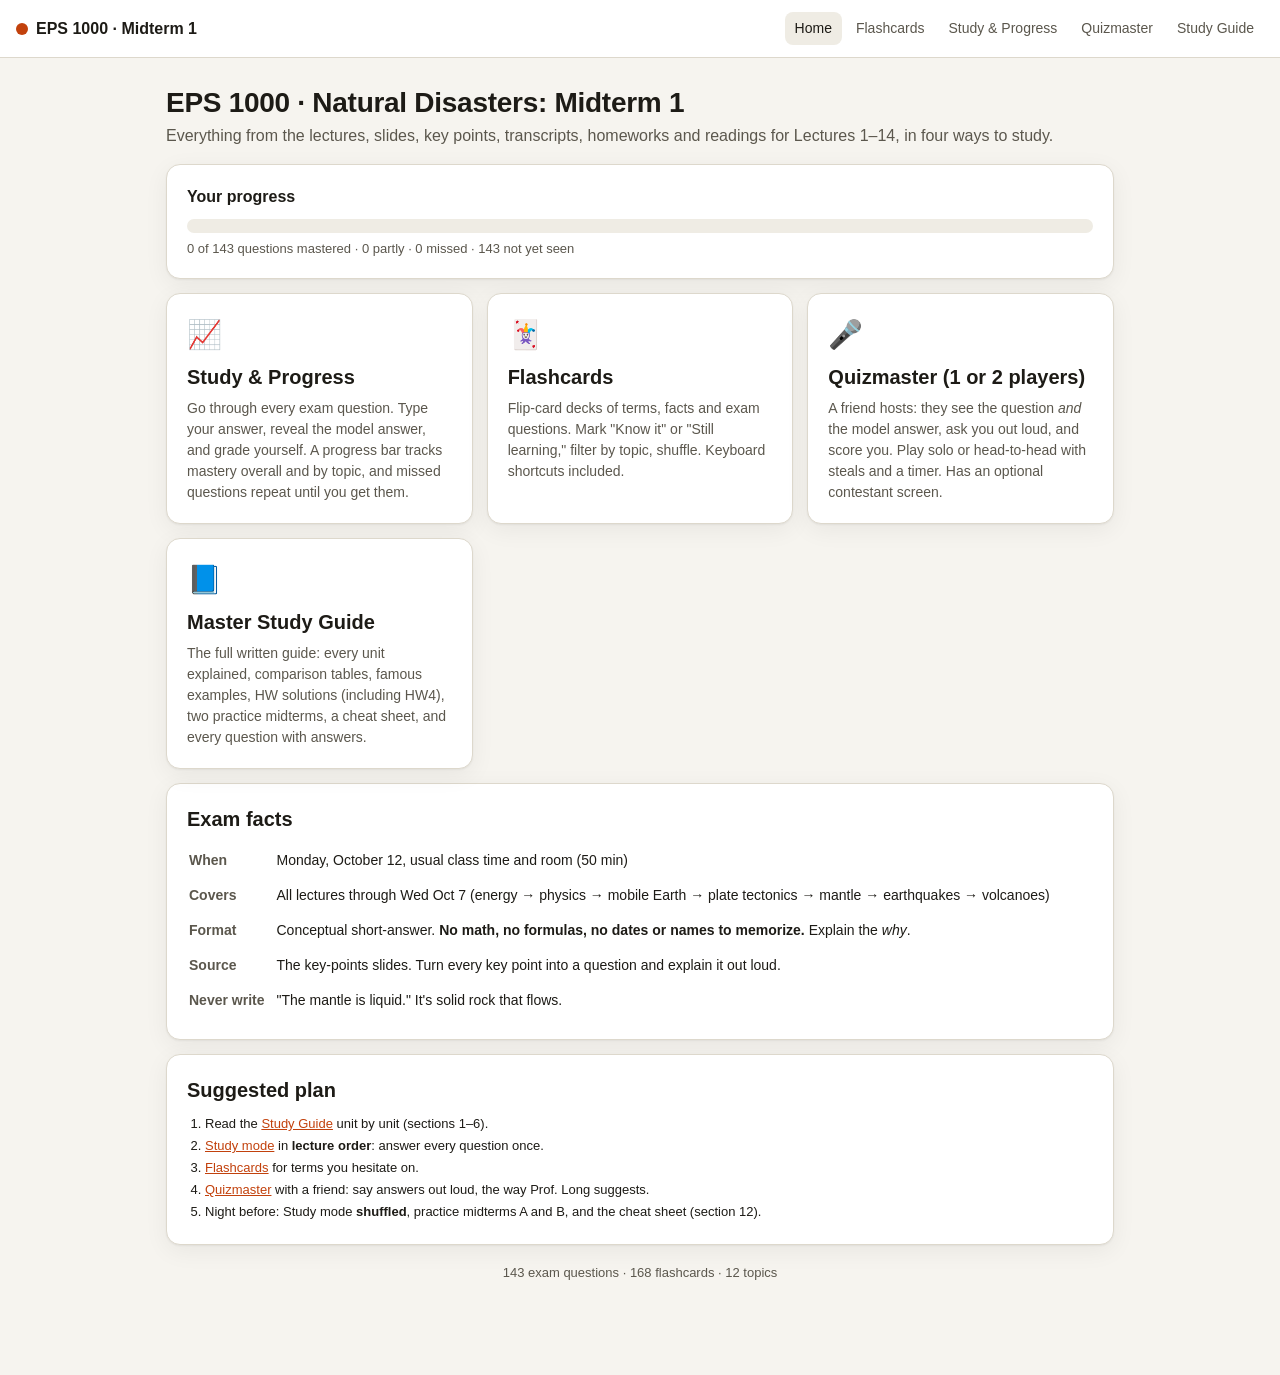
==== index.html @ 2827556f "quiz" ====
<!doctype html>
<html lang="en">
<head>
<meta charset="utf-8">
<meta name="viewport" content="width=device-width, initial-scale=1">
<title>EPS 1000 Midterm Prep</title>
<link rel="stylesheet" href="style.css">
<style>
  .mode { display: flex; flex-direction: column; gap: 6px; text-decoration: none; color: inherit; transition: transform .1s ease, border-color .15s ease; }
  .mode:hover { transform: translateY(-2px); border-color: var(--accent); }
  .mode .icon { font-size: 28px; }
  .mode h2 { margin: 0; }
  .mode p { margin: 0; color: var(--ink-2); font-size: 14px; }
  .facts td { padding: 6px 10px 6px 0; vertical-align: top; font-size: 14px; }
  .facts td:first-child { font-weight: 700; white-space: nowrap; color: var(--ink-2); }
</style>
</head>
<body>
<main class="wrap">
  <h1>EPS 1000 · Natural Disasters: Midterm 1</h1>
  <p class="sub">Everything from the lectures, slides, key points, transcripts, homeworks and readings for Lectures 1–14, in four ways to study.</p>

  <div class="card" style="margin-bottom:14px">
    <div class="row between"><b>Your progress</b><span class="small muted" id="countdown"></span></div>
    <div class="progress" style="margin:10px 0 6px; height:14px"><span class="p-good" id="pGot"></span><span class="p-mid" id="pPart"></span><span class="p-bad" id="pMiss"></span></div>
    <div class="small muted" id="pText"></div>
  </div>

  <div class="grid cols-2">
    <a class="card mode" href="study.html">
      <span class="icon">📈</span><h2>Study &amp; Progress</h2>
      <p>Go through every exam question. Type your answer, reveal the model answer, and grade yourself. A progress bar tracks mastery overall and by topic, and missed questions repeat until you get them.</p>
    </a>
    <a class="card mode" href="flashcards.html">
      <span class="icon">🃏</span><h2>Flashcards</h2>
      <p>Flip-card decks of terms, facts and exam questions. Mark "Know it" or "Still learning," filter by topic, shuffle. Keyboard shortcuts included.</p>
    </a>
    <a class="card mode" href="quizmaster.html">
      <span class="icon">🎤</span><h2>Quizmaster (1 or 2 players)</h2>
      <p>A friend hosts: they see the question <i>and</i> the model answer, ask you out loud, and score you. Play solo or head-to-head with steals and a timer. Has an optional contestant screen.</p>
    </a>
    <a class="card mode" href="guide.html">
      <span class="icon">📘</span><h2>Master Study Guide</h2>
      <p>The full written guide: every unit explained, comparison tables, famous examples, HW solutions (including HW4), two practice midterms, a cheat sheet, and every question with answers.</p>
    </a>
  </div>

  <div class="card" style="margin-top:14px">
    <h2 style="margin-top:0">Exam facts</h2>
    <table class="facts">
      <tr><td>When</td><td>Monday, October 12, usual class time and room (50 min)</td></tr>
      <tr><td>Covers</td><td>All lectures through Wed Oct 7 (energy → physics → mobile Earth → plate tectonics → mantle → earthquakes → volcanoes)</td></tr>
      <tr><td>Format</td><td>Conceptual short-answer. <b>No math, no formulas, no dates or names to memorize.</b> Explain the <i>why</i>.</td></tr>
      <tr><td>Source</td><td>The key-points slides. Turn every key point into a question and explain it out loud.</td></tr>
      <tr><td>Never write</td><td>"The mantle is liquid." It's solid rock that flows.</td></tr>
    </table>
  </div>

  <div class="card" style="margin-top:14px">
    <h2 style="margin-top:0">Suggested plan</h2>
    <ol class="small" style="margin:0; padding-left:18px; line-height:1.7">
      <li>Read the <a href="guide.html">Study Guide</a> unit by unit (sections 1–6).</li>
      <li><a href="study.html">Study mode</a> in <b>lecture order</b>: answer every question once.</li>
      <li><a href="flashcards.html">Flashcards</a> for terms you hesitate on.</li>
      <li><a href="quizmaster.html">Quizmaster</a> with a friend: say answers out loud, the way Prof. Long suggests.</li>
      <li>Night before: Study mode <b>shuffled</b>, practice midterms A and B, and the cheat sheet (section 12).</li>
    </ol>
  </div>
  <p class="small muted center" style="margin-top:18px" id="bankInfo"></p>
</main>
<script src="data.js"></script>
<script src="common.js"></script>
<script>
(function () {
  const { EPS, store, navBar } = App;
  navBar('index.html');
  const prog = store.get('study-progress', {});
  const n = EPS.questions.length;
  const c = { got: 0, partial: 0, missed: 0 };
  EPS.questions.forEach(q => { const s = prog[q.id] && prog[q.id].s; if (s) c[s]++; });
  const pct = x => (100 * x / Math.max(n, 1)) + '%';
  document.getElementById('pGot').style.width = pct(c.got);
  document.getElementById('pPart').style.width = pct(c.partial);
  document.getElementById('pMiss').style.width = pct(c.missed);
  document.getElementById('pText').textContent = `${c.got} of ${n} questions mastered · ${c.partial} partly · ${c.missed} missed · ${n - c.got - c.partial - c.missed} not yet seen`;
  document.getElementById('bankInfo').textContent = `${EPS.questions.length} exam questions · ${EPS.cards.length} flashcards · ${EPS.topics.length} topics`;
  const now = new Date();
  const today = new Date(now.getFullYear(), now.getMonth(), now.getDate());
  const days = Math.round((new Date(2026, 9, 12) - today) / 86400000);
  document.getElementById('countdown').textContent = days > 1 ? `${days} days until the midterm` : days === 1 ? 'Midterm is tomorrow. You got this!' : days === 0 ? 'Midterm day. Good luck!' : '';
})();
</script>
</body>
</html>
---- style.css ----
:root {
  --bg: #f6f4ef;
  --surface: #ffffff;
  --surface-2: #efece4;
  --ink: #1d1b16;
  --ink-2: #5b574d;
  --line: #ddd8cc;
  --accent: #c2410c;      /* lava */
  --accent-ink: #ffffff;
  --accent-soft: #fde7da;
  --good: #15803d;
  --good-soft: #dcfce7;
  --mid: #b45309;
  --mid-soft: #fef3c7;
  --bad: #b91c1c;
  --bad-soft: #fee2e2;
  --blue: #1d4ed8;
  --blue-soft: #dbeafe;
  --radius: 14px;
  --shadow: 0 1px 2px rgba(0,0,0,.05), 0 6px 24px rgba(0,0,0,.06);
  --font: ui-sans-serif, -apple-system, BlinkMacSystemFont, "Segoe UI", Inter, Roboto, sans-serif;
  --mono: ui-monospace, SFMono-Regular, Menlo, monospace;
}
@media (prefers-color-scheme: dark) {
  :root:not([data-theme="light"]) {
    --bg: #14130f; --surface: #1d1c17; --surface-2: #26241e; --ink: #f1eee6; --ink-2: #aaa49a;
    --line: #37342c; --accent: #f97316; --accent-ink: #1a0d04; --accent-soft: #3b1f0e;
    --good: #4ade80; --good-soft: #12301e; --mid: #fbbf24; --mid-soft: #3a2c0b;
    --bad: #f87171; --bad-soft: #3a1414; --blue: #93c5fd; --blue-soft: #172554;
    --shadow: 0 1px 2px rgba(0,0,0,.3), 0 6px 24px rgba(0,0,0,.35);
  }
}
:root[data-theme="dark"] {
  --bg: #14130f; --surface: #1d1c17; --surface-2: #26241e; --ink: #f1eee6; --ink-2: #aaa49a;
  --line: #37342c; --accent: #f97316; --accent-ink: #1a0d04; --accent-soft: #3b1f0e;
  --good: #4ade80; --good-soft: #12301e; --mid: #fbbf24; --mid-soft: #3a2c0b;
  --bad: #f87171; --bad-soft: #3a1414; --blue: #93c5fd; --blue-soft: #172554;
  --shadow: 0 1px 2px rgba(0,0,0,.3), 0 6px 24px rgba(0,0,0,.35);
}

* { box-sizing: border-box; }
html, body { margin: 0; }
body {
  background: var(--bg); color: var(--ink); font-family: var(--font);
  font-size: 16px; line-height: 1.5; -webkit-font-smoothing: antialiased;
}
a { color: var(--accent); }
button, select, input, textarea { font: inherit; color: inherit; }

.wrap { max-width: 980px; margin: 0 auto; padding: 20px 16px 80px; }
.topbar {
  display: flex; align-items: center; gap: 12px; flex-wrap: wrap;
  padding: 12px 16px; border-bottom: 1px solid var(--line); background: var(--surface);
  position: sticky; top: 0; z-index: 10;
}
.topbar .brand { font-weight: 700; text-decoration: none; color: var(--ink); display: flex; gap: 8px; align-items: center; }
.topbar .brand .dot { width: 12px; height: 12px; border-radius: 50%; background: var(--accent); display: inline-block; }
.topbar nav { display: flex; gap: 4px; flex-wrap: wrap; margin-left: auto; }
.topbar nav a {
  text-decoration: none; color: var(--ink-2); padding: 6px 10px; border-radius: 8px; font-size: 14px;
}
.topbar nav a:hover, .topbar nav a.active { background: var(--surface-2); color: var(--ink); }

h1 { font-size: 28px; line-height: 1.2; margin: 8px 0 4px; letter-spacing: -0.01em; }
h2 { font-size: 20px; margin: 24px 0 8px; }
h3 { font-size: 16px; margin: 16px 0 6px; }
.sub { color: var(--ink-2); margin: 0 0 16px; }
.muted { color: var(--ink-2); }
.small { font-size: 13px; }

.card {
  background: var(--surface); border: 1px solid var(--line); border-radius: var(--radius);
  box-shadow: var(--shadow); padding: 20px;
}
.grid { display: grid; gap: 14px; }
.grid.cols-2 { grid-template-columns: repeat(auto-fit, minmax(260px, 1fr)); }
.grid.cols-3 { grid-template-columns: repeat(auto-fit, minmax(220px, 1fr)); }

.btn {
  display: inline-flex; align-items: center; justify-content: center; gap: 6px;
  border: 1px solid var(--line); background: var(--surface); color: var(--ink);
  padding: 9px 14px; border-radius: 10px; cursor: pointer; font-weight: 600; font-size: 15px;
  text-decoration: none; transition: transform .05s ease, background .15s ease;
  min-height: 42px;
}
.btn:hover { background: var(--surface-2); }
.btn:active { transform: translateY(1px); }
.btn.primary { background: var(--accent); border-color: var(--accent); color: var(--accent-ink); }
.btn.primary:hover { filter: brightness(1.05); }
.btn.good { background: var(--good-soft); border-color: transparent; color: var(--good); }
.btn.mid { background: var(--mid-soft); border-color: transparent; color: var(--mid); }
.btn.bad { background: var(--bad-soft); border-color: transparent; color: var(--bad); }
.btn.ghost { background: transparent; }
.btn.lg { padding: 12px 18px; font-size: 16px; min-height: 50px; }
.btn:disabled { opacity: .45; cursor: not-allowed; }
.btn .kbd { font-family: var(--mono); font-size: 11px; opacity: .7; border: 1px solid currentColor; border-radius: 4px; padding: 0 4px; }

.row { display: flex; gap: 10px; flex-wrap: wrap; align-items: center; }
.row.end { justify-content: flex-end; }
.row.between { justify-content: space-between; }
.spacer { flex: 1; }

.chips { display: flex; gap: 6px; flex-wrap: wrap; }
.chip {
  border: 1px solid var(--line); background: var(--surface); border-radius: 999px;
  padding: 5px 11px; font-size: 13px; cursor: pointer; user-select: none; color: var(--ink-2);
}
.chip.on { background: var(--accent-soft); border-color: var(--accent); color: var(--ink); }
.tag {
  display: inline-block; font-size: 12px; padding: 2px 8px; border-radius: 999px;
  background: var(--surface-2); color: var(--ink-2); font-weight: 600;
}
.tag.accent { background: var(--accent-soft); color: var(--accent); }

label.field { display: grid; gap: 4px; font-size: 14px; color: var(--ink-2); }
input[type=text], input[type=number], select, textarea {
  border: 1px solid var(--line); background: var(--surface); border-radius: 10px; padding: 9px 11px; width: 100%;
}
textarea { min-height: 120px; resize: vertical; line-height: 1.5; }
input:focus, select:focus, textarea:focus, .btn:focus-visible, .chip:focus-visible {
  outline: 2px solid var(--accent); outline-offset: 1px;
}

.progress { height: 12px; background: var(--surface-2); border-radius: 999px; overflow: hidden; display: flex; }
.progress > span { display: block; height: 100%; transition: width .3s ease; }
.progress .p-good { background: var(--good); }
.progress .p-mid { background: var(--mid); }
.progress .p-bad { background: var(--bad); }
.progress .p-accent { background: var(--accent); }
.progress.thin { height: 6px; }

.answer { white-space: normal; }
.answer p { margin: 0 0 8px; }
.answer ul { margin: 4px 0 8px; padding-left: 20px; }
.answer li { margin: 2px 0; }
.answer strong { color: var(--ink); }

.kw { display: inline-block; font-size: 12px; border-radius: 6px; padding: 2px 7px; margin: 2px 3px 2px 0; background: var(--surface-2); color: var(--ink-2); }
.kw.hit { background: var(--good-soft); color: var(--good); font-weight: 600; }

.hidden { display: none !important; }
.center { text-align: center; }

/* Flashcards */
.flip-scene { perspective: 1400px; }
.flip {
  position: relative; width: 100%; min-height: 340px; cursor: pointer;
  transform-style: preserve-3d; transition: transform .45s cubic-bezier(.2,.7,.2,1);
}
.flip.flipped { transform: rotateY(180deg); }
.face {
  position: absolute; inset: 0; backface-visibility: hidden; -webkit-backface-visibility: hidden;
  background: var(--surface); border: 1px solid var(--line); border-radius: 18px; box-shadow: var(--shadow);
  padding: 28px; display: flex; flex-direction: column; overflow: auto;
}
.face.back { transform: rotateY(180deg); background: var(--surface); }
.face .meta { display: flex; justify-content: space-between; gap: 8px; margin-bottom: 12px; }
.face .front-text { font-size: 24px; font-weight: 650; line-height: 1.3; margin: auto 0; text-align: center; }
.face .back-text { font-size: 17px; }
.face .hint { margin-top: auto; text-align: center; color: var(--ink-2); font-size: 13px; padding-top: 12px; }
@media (prefers-reduced-motion: reduce) { .flip { transition: none; } }

/* Quizmaster */
.qm-question { font-size: 26px; font-weight: 650; line-height: 1.3; }
.score-board { display: grid; gap: 10px; grid-template-columns: repeat(auto-fit, minmax(160px, 1fr)); }
.player {
  border: 2px solid var(--line); border-radius: 14px; padding: 12px 14px; background: var(--surface);
}
.player.turn { border-color: var(--accent); background: var(--accent-soft); }
.player .name { font-weight: 700; }
.player .pts { font-size: 32px; font-weight: 800; line-height: 1.1; }
.host-only { border: 2px dashed var(--accent); border-radius: 14px; padding: 16px; background: var(--accent-soft); }
.host-only .label { font-size: 12px; text-transform: uppercase; letter-spacing: .08em; color: var(--accent); font-weight: 800; }
.timer { font-family: var(--mono); font-size: 22px; font-weight: 700; padding: 4px 10px; border-radius: 8px; background: var(--surface-2); }
.timer.low { background: var(--bad-soft); color: var(--bad); }

/* Contestant big screen */
.stage { min-height: 100vh; display: flex; flex-direction: column; padding: 28px 24px; gap: 24px; }
.stage .big-q { font-size: clamp(26px, 4.5vw, 54px); font-weight: 700; line-height: 1.2; margin: auto 0; text-align: center; }

/* Study */
.topic-row { display: grid; grid-template-columns: minmax(0, 1fr) 120px 56px; gap: 10px; align-items: center; padding: 6px 0; font-size: 14px; }
.stat { text-align: center; }
.stat .n { font-size: 28px; font-weight: 800; }
.stat .l { font-size: 12px; color: var(--ink-2); text-transform: uppercase; letter-spacing: .06em; }

.kbd-help { font-size: 12px; color: var(--ink-2); }
.kbd-help kbd { font-family: var(--mono); border: 1px solid var(--line); border-bottom-width: 2px; border-radius: 4px; padding: 0 5px; background: var(--surface); }

.toast {
  position: fixed; bottom: 20px; left: 50%; transform: translateX(-50%); background: var(--ink); color: var(--bg);
  padding: 10px 16px; border-radius: 10px; font-size: 14px; z-index: 50; box-shadow: var(--shadow);
}

@media (max-width: 600px) {
  h1 { font-size: 23px; }
  .qm-question { font-size: 21px; }
  .face .front-text { font-size: 20px; }
  .face { padding: 20px; }
  .card { padding: 16px; }
  .topic-row { grid-template-columns: minmax(0, 1fr) 80px 44px; }
}
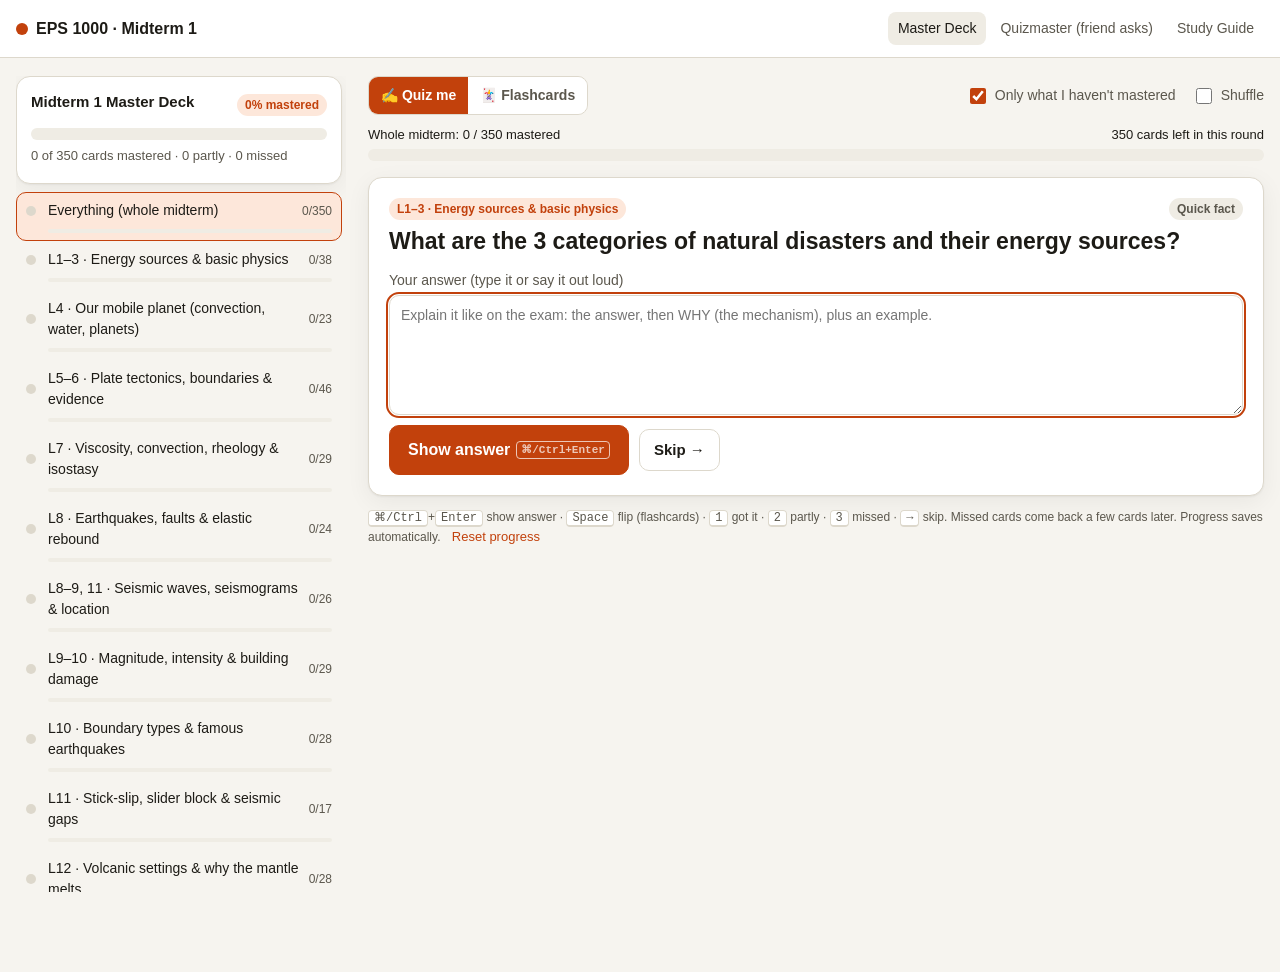
==== commit 7a319774: "quiz1" ====
--- a/index.html
+++ b/index.html
@@ -3,91 +3,299 @@
 <head>
 <meta charset="utf-8">
 <meta name="viewport" content="width=device-width, initial-scale=1">
-<title>EPS 1000 Midterm Prep</title>
+<title>EPS 1000 Midterm Deck</title>
 <link rel="stylesheet" href="style.css">
 <style>
-  .mode { display: flex; flex-direction: column; gap: 6px; text-decoration: none; color: inherit; transition: transform .1s ease, border-color .15s ease; }
-  .mode:hover { transform: translateY(-2px); border-color: var(--accent); }
-  .mode .icon { font-size: 28px; }
-  .mode h2 { margin: 0; }
-  .mode p { margin: 0; color: var(--ink-2); font-size: 14px; }
-  .facts td { padding: 6px 10px 6px 0; vertical-align: top; font-size: 14px; }
-  .facts td:first-child { font-weight: 700; white-space: nowrap; color: var(--ink-2); }
+  .app { display: grid; grid-template-columns: 330px minmax(0, 1fr); gap: 22px; max-width: 1280px; margin: 0 auto; padding: 18px 16px 80px; }
+  .side { position: sticky; top: 66px; align-self: start; max-height: calc(100vh - 84px); overflow: auto; padding-right: 4px; }
+  .side h2 { font-size: 15px; margin: 0 0 6px; }
+  .tlist { list-style: none; margin: 8px 0 0; padding: 0; }
+  .tlist li { margin: 0; }
+  .tbtn { width: 100%; text-align: left; border: 1px solid transparent; background: none; border-radius: 10px; padding: 7px 9px; cursor: pointer; display: grid; grid-template-columns: 14px minmax(0,1fr) auto; gap: 8px; align-items: center; font-size: 14px; color: var(--ink); }
+  .tbtn:hover { background: var(--surface-2); }
+  .tbtn.on { background: var(--accent-soft); border-color: var(--accent); }
+  .tbtn .dot { width: 10px; height: 10px; border-radius: 50%; background: var(--line); }
+  .tbtn .dot.done { background: var(--good); }
+  .tbtn .dot.some { background: var(--mid); }
+  .tbtn .n { font-size: 12px; color: var(--ink-2); font-variant-numeric: tabular-nums; }
+  .tbtn .bar { grid-column: 2 / 4; height: 4px; border-radius: 4px; background: var(--surface-2); overflow: hidden; }
+  .tbtn .bar > span { display: block; height: 100%; background: var(--good); }
+  .kp { margin: 10px 0 0; padding: 12px 14px 12px 28px; background: var(--surface); border: 1px solid var(--line); border-radius: 12px; font-size: 13.5px; line-height: 1.5; }
+  .kp li { margin: 4px 0; }
+  .kp-head { display: flex; justify-content: space-between; align-items: center; margin-top: 16px; }
+  .linkbtn { background: none; border: none; color: var(--accent); cursor: pointer; font-size: 13px; padding: 0; }
+  .qcard { min-height: 300px; }
+  .prompt { font-size: 23px; font-weight: 650; line-height: 1.32; margin: 6px 0 4px; }
+  .prompt p { margin: 0; }
+  .flipzone { cursor: pointer; border: 2px dashed var(--line); border-radius: 14px; padding: 18px; text-align: center; color: var(--ink-2); margin-top: 14px; }
+  .flipzone:hover { border-color: var(--accent); color: var(--ink); }
+  .seg { display: inline-flex; border: 1px solid var(--line); border-radius: 10px; overflow: hidden; }
+  .seg button { border: none; background: var(--surface); padding: 8px 12px; cursor: pointer; font-weight: 600; font-size: 14px; color: var(--ink-2); }
+  .seg button.on { background: var(--accent); color: var(--accent-ink); }
+  .toggle { display: inline-flex; gap: 6px; align-items: center; font-size: 14px; color: var(--ink-2); cursor: pointer; user-select: none; }
+  .toggle input { accent-color: var(--accent); width: 16px; height: 16px; }
+  .big-stat { font-size: 30px; font-weight: 800; line-height: 1; }
+  @media (max-width: 900px) {
+    .app { grid-template-columns: 1fr; }
+    .side { position: static; max-height: none; }
+    .app > main { order: -1; }
+    .prompt { font-size: 19px; }
+  }
 </style>
 </head>
 <body>
-<main class="wrap">
-  <h1>EPS 1000 · Natural Disasters: Midterm 1</h1>
-  <p class="sub">Everything from the lectures, slides, key points, transcripts, homeworks and readings for Lectures 1–14, in four ways to study.</p>
-
-  <div class="card" style="margin-bottom:14px">
-    <div class="row between"><b>Your progress</b><span class="small muted" id="countdown"></span></div>
-    <div class="progress" style="margin:10px 0 6px; height:14px"><span class="p-good" id="pGot"></span><span class="p-mid" id="pPart"></span><span class="p-bad" id="pMiss"></span></div>
-    <div class="small muted" id="pText"></div>
-  </div>
-
-  <div class="grid cols-2">
-    <a class="card mode" href="study.html">
-      <span class="icon">📈</span><h2>Study &amp; Progress</h2>
-      <p>Go through every exam question. Type your answer, reveal the model answer, and grade yourself. A progress bar tracks mastery overall and by topic, and missed questions repeat until you get them.</p>
-    </a>
-    <a class="card mode" href="flashcards.html">
-      <span class="icon">🃏</span><h2>Flashcards</h2>
-      <p>Flip-card decks of terms, facts and exam questions. Mark "Know it" or "Still learning," filter by topic, shuffle. Keyboard shortcuts included.</p>
-    </a>
-    <a class="card mode" href="quizmaster.html">
-      <span class="icon">🎤</span><h2>Quizmaster (1 or 2 players)</h2>
-      <p>A friend hosts: they see the question <i>and</i> the model answer, ask you out loud, and score you. Play solo or head-to-head with steals and a timer. Has an optional contestant screen.</p>
-    </a>
-    <a class="card mode" href="guide.html">
-      <span class="icon">📘</span><h2>Master Study Guide</h2>
-      <p>The full written guide: every unit explained, comparison tables, famous examples, HW solutions (including HW4), two practice midterms, a cheat sheet, and every question with answers.</p>
-    </a>
-  </div>
-
-  <div class="card" style="margin-top:14px">
-    <h2 style="margin-top:0">Exam facts</h2>
-    <table class="facts">
-      <tr><td>When</td><td>Monday, October 12, usual class time and room (50 min)</td></tr>
-      <tr><td>Covers</td><td>All lectures through Wed Oct 7 (energy → physics → mobile Earth → plate tectonics → mantle → earthquakes → volcanoes)</td></tr>
-      <tr><td>Format</td><td>Conceptual short-answer. <b>No math, no formulas, no dates or names to memorize.</b> Explain the <i>why</i>.</td></tr>
-      <tr><td>Source</td><td>The key-points slides. Turn every key point into a question and explain it out loud.</td></tr>
-      <tr><td>Never write</td><td>"The mantle is liquid." It's solid rock that flows.</td></tr>
-    </table>
-  </div>
-
-  <div class="card" style="margin-top:14px">
-    <h2 style="margin-top:0">Suggested plan</h2>
-    <ol class="small" style="margin:0; padding-left:18px; line-height:1.7">
-      <li>Read the <a href="guide.html">Study Guide</a> unit by unit (sections 1–6).</li>
-      <li><a href="study.html">Study mode</a> in <b>lecture order</b>: answer every question once.</li>
-      <li><a href="flashcards.html">Flashcards</a> for terms you hesitate on.</li>
-      <li><a href="quizmaster.html">Quizmaster</a> with a friend: say answers out loud, the way Prof. Long suggests.</li>
-      <li>Night before: Study mode <b>shuffled</b>, practice midterms A and B, and the cheat sheet (section 12).</li>
-    </ol>
-  </div>
-  <p class="small muted center" style="margin-top:18px" id="bankInfo"></p>
-</main>
+<div class="app">
+
+  <!-- ===== LEFT: content bullets ===== -->
+  <aside class="side" aria-label="Course content">
+    <div class="card" style="padding:14px">
+      <div class="row between"><h2>Midterm 1 Master Deck</h2><span class="tag accent" id="pct">0%</span></div>
+      <div class="progress" style="height:12px; margin:8px 0 6px"><span class="p-good" id="oGot"></span><span class="p-mid" id="oPart"></span><span class="p-bad" id="oMiss"></span></div>
+      <div class="small muted" id="oText"></div>
+      <div class="small muted" id="countdown" style="margin-top:4px"></div>
+    </div>
+
+    <ul class="tlist" id="tlist"></ul>
+
+    <div class="kp-head">
+      <h2 id="kpTitle">Key points</h2>
+      <button class="linkbtn" id="kpToggle">Hide</button>
+    </div>
+    <ul class="kp" id="kp"></ul>
+  </aside>
+
+  <!-- ===== RIGHT: the deck ===== -->
+  <main>
+    <div class="row between" style="margin-bottom:10px">
+      <div class="seg" role="tablist" aria-label="Study style">
+        <button id="mQuiz" class="on" title="Type or say your answer, then reveal">✍️ Quiz me</button>
+        <button id="mFlash" title="Flip-card style">🃏 Flashcards</button>
+      </div>
+      <div class="row" style="gap:16px">
+        <label class="toggle"><input type="checkbox" id="optLeft" checked> Only what I haven't mastered</label>
+        <label class="toggle"><input type="checkbox" id="optShuffle"> Shuffle</label>
+      </div>
+    </div>
+
+    <div class="row between small" style="margin-bottom:4px"><span id="scopeLabel"></span><span id="posLabel"></span></div>
+    <div class="progress" style="margin-bottom:16px"><span class="p-good" id="sGot"></span><span class="p-mid" id="sPart"></span><span class="p-bad" id="sMiss"></span></div>
+
+    <section class="card qcard" id="cardBox">
+      <div class="row between">
+        <span class="tag accent" id="cTopic"></span>
+        <span class="tag" id="cKind"></span>
+      </div>
+      <div class="prompt" id="cPrompt"></div>
+
+      <div id="quizInput">
+        <label class="field" style="margin-top:14px">Your answer (type it or say it out loud)
+          <textarea id="ans" placeholder="Explain it like on the exam: the answer, then WHY (the mechanism), plus an example."></textarea>
+        </label>
+        <div class="row" style="margin-top:10px">
+          <button class="btn primary lg" id="reveal">Show answer <span class="kbd">⌘/Ctrl+Enter</span></button>
+          <button class="btn ghost" id="skip">Skip →</button>
+        </div>
+      </div>
+      <div id="flipInput" class="flipzone hidden">Click here or press <b>Space</b> to flip the card</div>
+
+      <div id="answerBox" class="hidden" style="margin-top:16px">
+        <div class="host-only" style="background:var(--surface-2); border-color:var(--line)">
+          <div class="label" style="color:var(--ink-2)">Answer</div>
+          <div class="answer" id="cAnswer" style="margin-top:6px"></div>
+        </div>
+        <div id="kwWrap" style="margin-top:10px">
+          <div class="small muted" id="kwLabel"></div>
+          <div id="kws" style="margin-top:4px"></div>
+        </div>
+        <div class="small muted" style="margin-top:14px">Be honest. "Got it" means you'd earn full credit on the exam.</div>
+        <div class="row" style="margin-top:8px">
+          <button class="btn good lg" id="gGot">Got it <span class="kbd">1</span></button>
+          <button class="btn mid lg" id="gPart">Partly <span class="kbd">2</span></button>
+          <button class="btn bad lg" id="gMiss">Missed <span class="kbd">3</span></button>
+        </div>
+      </div>
+    </section>
+
+    <section class="card center hidden" id="doneBox">
+      <div style="font-size:44px">🎉</div>
+      <h2 style="margin:6px 0" id="doneTitle">Mastered!</h2>
+      <p class="muted" id="doneText"></p>
+      <div class="row" style="justify-content:center">
+        <button class="btn primary" id="doneAll">Study the whole deck</button>
+        <button class="btn" id="doneReview">Review everything again (shuffled)</button>
+      </div>
+    </section>
+
+    <p class="kbd-help" style="margin-top:12px">
+      <kbd>⌘/Ctrl</kbd>+<kbd>Enter</kbd> show answer · <kbd>Space</kbd> flip (flashcards) · <kbd>1</kbd> got it · <kbd>2</kbd> partly · <kbd>3</kbd> missed · <kbd>→</kbd> skip.
+      Missed cards come back a few cards later. Progress saves automatically.
+      <button class="linkbtn" id="resetAll" style="margin-left:8px">Reset progress</button>
+    </p>
+  </main>
+</div>
+
 <script src="data.js"></script>
 <script src="common.js"></script>
 <script>
 (function () {
-  const { EPS, store, navBar } = App;
+  const { EPS, store, shuffle, md, esc, keyHits, topicName, navBar, toast } = App;
   navBar('index.html');
-  const prog = store.get('study-progress', {});
-  const n = EPS.questions.length;
-  const c = { got: 0, partial: 0, missed: 0 };
-  EPS.questions.forEach(q => { const s = prog[q.id] && prog[q.id].s; if (s) c[s]++; });
-  const pct = x => (100 * x / Math.max(n, 1)) + '%';
-  document.getElementById('pGot').style.width = pct(c.got);
-  document.getElementById('pPart').style.width = pct(c.partial);
-  document.getElementById('pMiss').style.width = pct(c.missed);
-  document.getElementById('pText').textContent = `${c.got} of ${n} questions mastered · ${c.partial} partly · ${c.missed} missed · ${n - c.got - c.partial - c.missed} not yet seen`;
-  document.getElementById('bankInfo').textContent = `${EPS.questions.length} exam questions · ${EPS.cards.length} flashcards · ${EPS.topics.length} topics`;
-  const now = new Date();
-  const today = new Date(now.getFullYear(), now.getMonth(), now.getDate());
-  const days = Math.round((new Date(2026, 9, 12) - today) / 86400000);
-  document.getElementById('countdown').textContent = days > 1 ? `${days} days until the midterm` : days === 1 ? 'Midterm is tomorrow. You got this!' : days === 0 ? 'Midterm day. Good luck!' : '';
+  const $ = id => document.getElementById(id);
+
+  // ---------- one unified deck: per topic, quick facts first, then exam questions ----------
+  const deck = [];
+  EPS.topics.forEach(t => {
+    EPS.cards.filter(c => c.topic === t.id).forEach(c => deck.push({ id: c.id, topic: t.id, kind: 'Quick fact', prompt: c.front, answer: c.back, keys: [] }));
+    EPS.questions.filter(q => q.topic === t.id).forEach(q => deck.push({ id: q.id, topic: t.id, kind: 'Explain (exam-style)', prompt: q.q, answer: q.a, keys: q.keys }));
+  });
+  const byId = Object.fromEntries(deck.map(d => [d.id, d]));
+
+  // ---------- state ----------
+  let prog = store.get('deck-progress', {});          // id -> 'got' | 'partial' | 'missed'
+  let st = Object.assign({ topic: 'all', mode: 'quiz', left: true, shuffle: false, kp: true }, store.get('deck-ui', {}));
+  let queue = [], cur = null, revealed = false;
+  const save = () => { store.set('deck-ui', st); };
+
+  // migrate marks from older study/flashcard pages, if any
+  (function migrate() {
+    const old = store.get('study-progress', null);
+    if (old) { Object.keys(old).forEach(id => { if (byId[id] && !prog[id]) prog[id] = old[id].s; }); store.remove('study-progress'); }
+    const fc = store.get('fc-marks', null);
+    if (fc) { Object.keys(fc).forEach(id => { if (byId[id] && !prog[id]) prog[id] = fc[id] === 'know' ? 'got' : 'partial'; }); store.remove('fc-marks'); }
+    store.set('deck-progress', prog);
+  })();
+
+  const inScope = d => st.topic === 'all' || d.topic === st.topic;
+  const scoped = () => deck.filter(inScope);
+  function counts(list) { const c = { got: 0, partial: 0, missed: 0, none: 0 }; list.forEach(d => c[prog[d.id] || 'none']++); return c; }
+  const pct = (n, d) => (d ? 100 * n / d : 0) + '%';
+
+  // ---------- sidebar ----------
+  function renderSide() {
+    const all = counts(deck);
+    $('oGot').style.width = pct(all.got, deck.length); $('oPart').style.width = pct(all.partial, deck.length); $('oMiss').style.width = pct(all.missed, deck.length);
+    $('pct').textContent = Math.round(100 * all.got / deck.length) + '% mastered';
+    $('oText').textContent = `${all.got} of ${deck.length} cards mastered · ${all.partial} partly · ${all.missed} missed`;
+    const items = [{ id: 'all', name: 'Everything (whole midterm)' }].concat(EPS.topics.map(t => ({ id: t.id, name: t.name })));
+    $('tlist').innerHTML = items.map(t => {
+      const list = t.id === 'all' ? deck : deck.filter(d => d.topic === t.id);
+      const c = counts(list);
+      const dot = c.got === list.length ? 'done' : (c.got + c.partial + c.missed) ? 'some' : '';
+      return `<li><button class="tbtn ${st.topic === t.id ? 'on' : ''}" data-id="${t.id}">
+        <span class="dot ${dot}"></span><span>${esc(t.name)}</span><span class="n">${c.got}/${list.length}</span>
+        <span class="bar"><span style="width:${pct(c.got, list.length)}"></span></span></button></li>`;
+    }).join('');
+    document.querySelectorAll('.tbtn').forEach(b => b.onclick = () => { st.topic = b.dataset.id; save(); build(); });
+    // key-point bullets for the selected topic (or all topics)
+    const tps = st.topic === 'all' ? EPS.topics : EPS.topics.filter(t => t.id === st.topic);
+    $('kpTitle').textContent = st.topic === 'all' ? 'Key points (all lectures)' : 'Key points · ' + tps[0].short;
+    $('kp').innerHTML = tps.map(t => (st.topic === 'all' ? `<li style="list-style:none; margin-left:-16px; font-weight:700; margin-top:8px">${esc(t.name)}</li>` : '') +
+      (EPS.keypoints[t.id] || []).map(k => `<li>${md(k).replace(/^<p>|<\/p>$/g, '')}</li>`).join('')).join('');
+    $('kp').classList.toggle('hidden', !st.kp);
+    $('kpToggle').textContent = st.kp ? 'Hide' : 'Show';
+    const now = new Date(), today = new Date(now.getFullYear(), now.getMonth(), now.getDate());
+    const days = Math.round((new Date(2026, 9, 12) - today) / 86400000);
+    $('countdown').textContent = days > 1 ? `📅 ${days} days until the midterm (Mon Oct 12)` : days === 1 ? '📅 Midterm is tomorrow. You\'ve got this!' : days === 0 ? '📅 Midterm today. Good luck!' : '';
+  }
+
+  // ---------- queue ----------
+  function build() {
+    let list = scoped();
+    if (st.left) list = list.filter(d => prog[d.id] !== 'got');
+    if (st.shuffle) list = shuffle(list);
+    queue = list.map(d => d.id);
+    $('optLeft').checked = st.left; $('optShuffle').checked = st.shuffle;
+    $('mQuiz').classList.toggle('on', st.mode === 'quiz'); $('mFlash').classList.toggle('on', st.mode === 'flash');
+    renderSide(); next();
+  }
+
+  function next() {
+    cur = queue.length ? byId[queue[0]] : null;
+    revealed = false;
+    renderScopeBar();
+    if (!cur) { showDone(); return; }
+    $('doneBox').classList.add('hidden'); $('cardBox').classList.remove('hidden');
+    $('cTopic').textContent = topicName(cur.topic);
+    const s = prog[cur.id];
+    $('cKind').textContent = cur.kind + (s ? ({ got: ' · ✓ got it', partial: ' · ◐ partly before', missed: ' · ✗ missed before' }[s]) : '');
+    $('cPrompt').innerHTML = md(cur.prompt);
+    $('ans').value = '';
+    $('answerBox').classList.add('hidden');
+    $('quizInput').classList.toggle('hidden', st.mode !== 'quiz');
+    $('flipInput').classList.toggle('hidden', st.mode !== 'flash');
+    if (st.mode === 'quiz') setTimeout(() => $('ans').focus({ preventScroll: true }), 20);
+  }
+
+  function renderScopeBar() {
+    const list = scoped(), c = counts(list);
+    $('scopeLabel').textContent = (st.topic === 'all' ? 'Whole midterm' : topicName(st.topic)) + `: ${c.got} / ${list.length} mastered`;
+    $('posLabel').textContent = queue.length ? `${queue.length} card${queue.length === 1 ? '' : 's'} left in this round` : '';
+    $('sGot').style.width = pct(c.got, list.length); $('sPart').style.width = pct(c.partial, list.length); $('sMiss').style.width = pct(c.missed, list.length);
+  }
+
+  function reveal() {
+    if (!cur || revealed) return;
+    revealed = true;
+    $('ans').blur();
+    $('cAnswer').innerHTML = md(cur.answer);
+    const typed = $('ans').value.trim();
+    if (cur.keys.length) {
+      const hits = keyHits(typed, cur.keys), n = hits.filter(h => h.hit).length;
+      $('kwLabel').textContent = typed ? `Your answer hits ${n} of ${hits.length} key ideas (rough check; judge the reasoning yourself):` : 'Key ideas a full-credit answer mentions:';
+      $('kws').innerHTML = hits.map(h => `<span class="kw ${typed && h.hit ? 'hit' : ''}">${typed && h.hit ? '✓ ' : ''}${esc(h.key)}</span>`).join('');
+      $('kwWrap').classList.remove('hidden');
+    } else $('kwWrap').classList.add('hidden');
+    $('answerBox').classList.remove('hidden');
+    $('flipInput').classList.add('hidden');
+    $('answerBox').scrollIntoView({ behavior: 'smooth', block: 'nearest' });
+  }
+
+  function grade(s) {
+    if (!cur || !revealed) return;
+    prog[cur.id] = s; store.set('deck-progress', prog);
+    queue.shift();
+    if (s !== 'got') queue.splice(Math.min(queue.length, s === 'missed' ? 4 : 8), 0, cur.id); // comes back soon
+    renderSide(); next();
+  }
+
+  function showDone() {
+    $('cardBox').classList.add('hidden'); $('doneBox').classList.remove('hidden');
+    const list = scoped(), c = counts(list);
+    const allDone = c.got === list.length;
+    $('doneTitle').textContent = allDone ? (st.topic === 'all' ? 'Whole midterm mastered!' : 'Topic mastered!') : 'Round finished';
+    $('doneText').textContent = allDone
+      ? `You've marked all ${list.length} cards "Got it." Do one shuffled review the night before.`
+      : `${c.got} of ${list.length} mastered. Keep going.`;
+  }
+
+  // ---------- events ----------
+  $('reveal').onclick = reveal;
+  $('flipInput').onclick = reveal;
+  $('gGot').onclick = () => grade('got');
+  $('gPart').onclick = () => grade('partial');
+  $('gMiss').onclick = () => grade('missed');
+  $('skip').onclick = () => { if (queue.length > 1) { queue.push(queue.shift()); next(); } };
+  $('mQuiz').onclick = () => { st.mode = 'quiz'; save(); build(); };
+  $('mFlash').onclick = () => { st.mode = 'flash'; save(); build(); };
+  $('optLeft').onchange = e => { st.left = e.target.checked; save(); build(); };
+  $('optShuffle').onchange = e => { st.shuffle = e.target.checked; save(); build(); };
+  $('kpToggle').onclick = () => { st.kp = !st.kp; save(); renderSide(); };
+  $('doneAll').onclick = () => { st.topic = 'all'; save(); build(); };
+  $('doneReview').onclick = () => { st.left = false; st.shuffle = true; save(); build(); };
+  $('resetAll').onclick = () => { if (confirm('Erase all your progress on this deck?')) { prog = {}; store.set('deck-progress', prog); build(); toast('Progress reset'); } };
+
+  document.addEventListener('keydown', e => {
+    if (e.key === 'Enter' && (e.metaKey || e.ctrlKey)) { e.preventDefault(); reveal(); return; }
+    if (document.activeElement === $('ans')) return;
+    if (['INPUT', 'SELECT', 'TEXTAREA'].includes(document.activeElement.tagName)) return;
+    if (e.key === ' ' && !revealed) { e.preventDefault(); reveal(); }
+    else if (e.key === '1') grade('got');
+    else if (e.key === '2') grade('partial');
+    else if (e.key === '3') grade('missed');
+    else if (e.key === 'ArrowRight') $('skip').click();
+  });
+
+  build();
 })();
 </script>
 </body>
